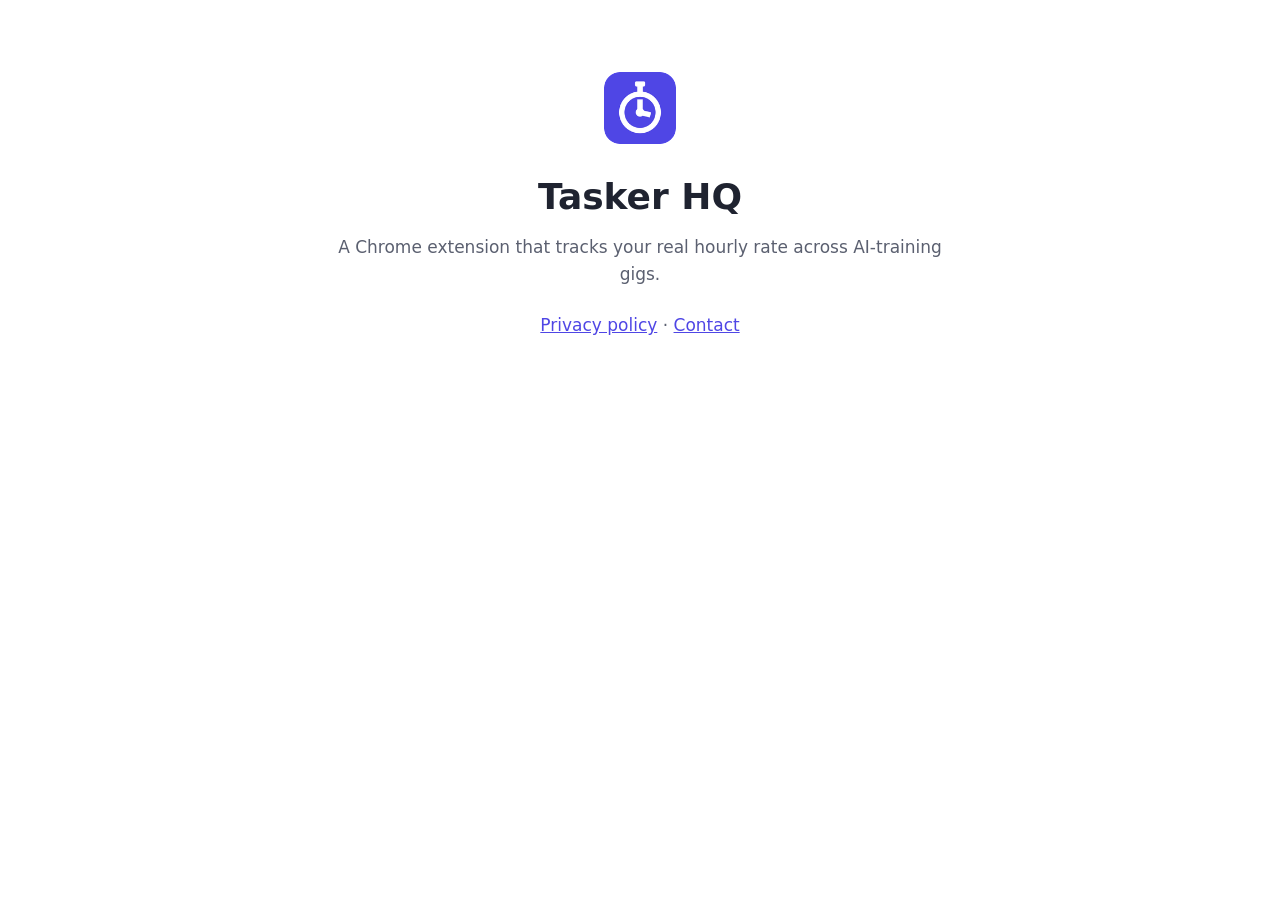
==== index.html @ d7910648 "Add Tasker HQ privacy policy and landing page Co-Authored-By: Claude Opus 5.5 <noreply@anthropic.com" ====
<!doctype html>
<html lang="en">
<head>
<meta charset="utf-8">
<meta name="viewport" content="width=device-width, initial-scale=1">
<title>Tasker HQ</title>
<meta name="description" content="Tasker HQ is a Chrome extension that tracks your real hourly rate across AI-training gigs.">
<link rel="icon" href="icon.png">
<style>
  :root { --bg: #ffffff; --text: #1f2330; --muted: #5b6070; --accent: #4f46e5; color-scheme: light; }
  @media (prefers-color-scheme: dark) {
    :root:not([data-theme="light"]) { --bg: #111117; --text: #e9e9f0; --muted: #a0a3b1; --accent: #8b93ff; color-scheme: dark; }
  }
  body { margin: 0; background: var(--bg); color: var(--text); font: 17px/1.6 system-ui, -apple-system, "Segoe UI", Roboto, sans-serif; }
  main { max-width: 640px; margin: 0 auto; padding: 72px 16px; text-align: center; }
  img { width: 72px; height: 72px; border-radius: 16px; }
  h1 { font-size: 36px; margin: 16px 0 8px; }
  p { color: var(--muted); margin: 0 0 24px; }
  a { color: var(--accent); }
</style>
</head>
<body>
<main>
  <img src="icon.png" alt="">
  <h1>Tasker HQ</h1>
  <p>A Chrome extension that tracks your real hourly rate across AI-training gigs.</p>
  <p><a href="privacy.html">Privacy policy</a> · <a href="mailto:migueldelagarza100@gmail.com">Contact</a></p>
</main>
</body>
</html>
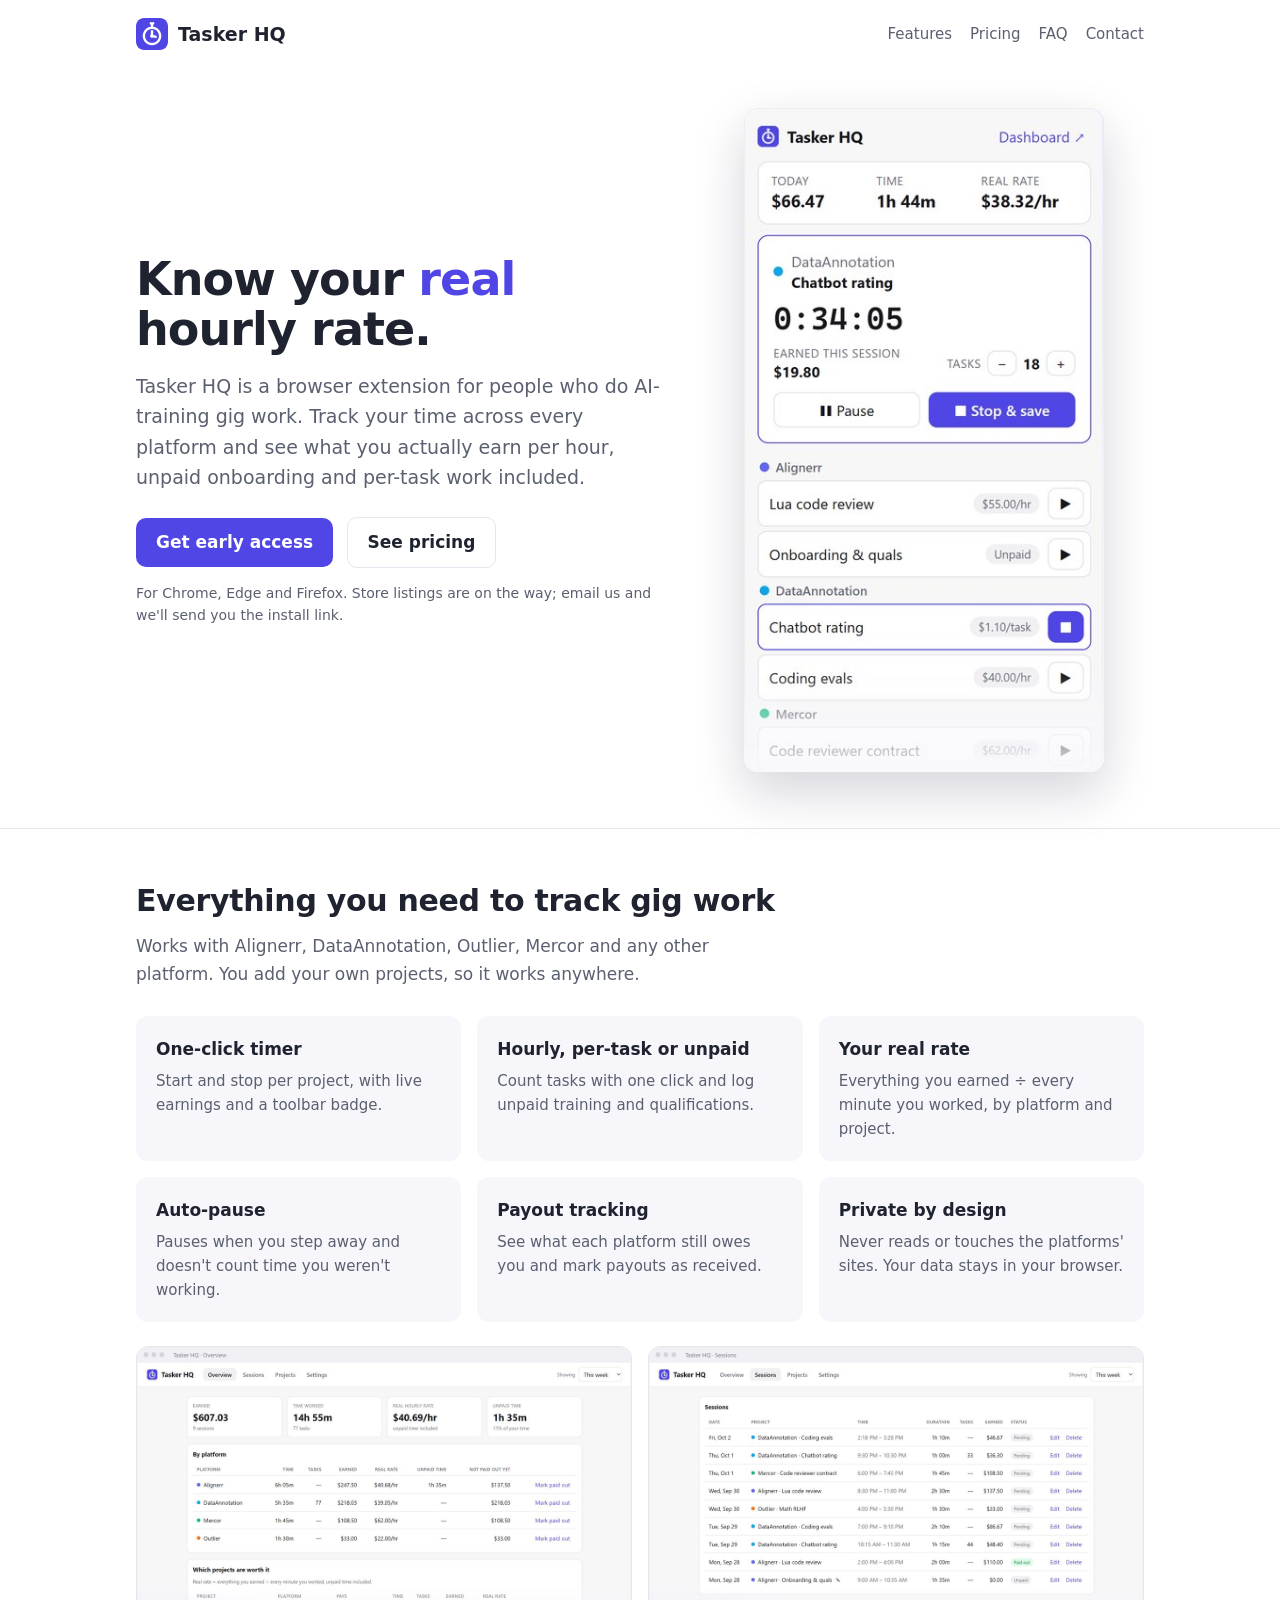
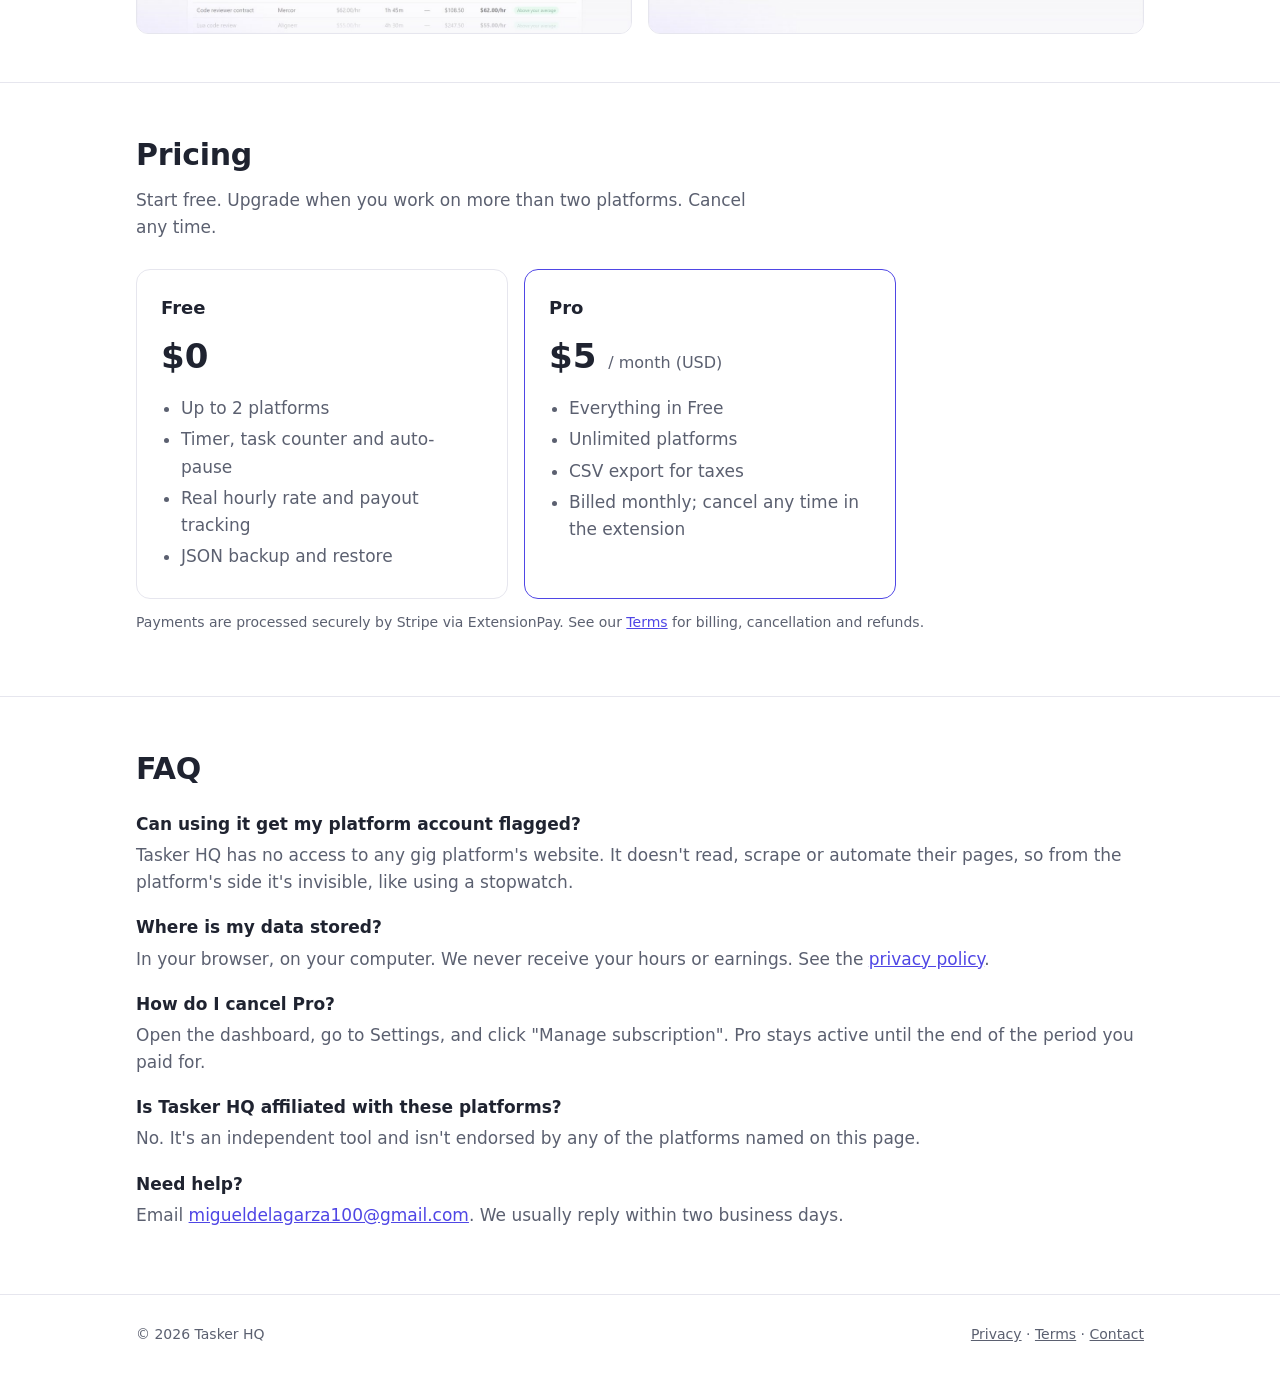
==== commit a141a889: "Turn the site into a full product page; add terms with billing, cancellation and refund policy Co-Au" ====
--- a/index.html
+++ b/index.html
@@ -4,27 +4,106 @@
 <meta charset="utf-8">
 <meta name="viewport" content="width=device-width, initial-scale=1">
 <title>Tasker HQ</title>
-<meta name="description" content="Tasker HQ is a Chrome extension that tracks your real hourly rate across AI-training gigs.">
+<meta name="description" content="Tasker HQ is a browser extension that tracks your time and real hourly rate across AI-training gig platforms. Free for 2 platforms; Pro is $5/month.">
 <link rel="icon" href="icon.png">
-<style>
-  :root { --bg: #ffffff; --text: #1f2330; --muted: #5b6070; --accent: #4f46e5; color-scheme: light; }
-  @media (prefers-color-scheme: dark) {
-    :root:not([data-theme="light"]) { --bg: #111117; --text: #e9e9f0; --muted: #a0a3b1; --accent: #8b93ff; color-scheme: dark; }
-  }
-  body { margin: 0; background: var(--bg); color: var(--text); font: 17px/1.6 system-ui, -apple-system, "Segoe UI", Roboto, sans-serif; }
-  main { max-width: 640px; margin: 0 auto; padding: 72px 16px; text-align: center; }
-  img { width: 72px; height: 72px; border-radius: 16px; }
-  h1 { font-size: 36px; margin: 16px 0 8px; }
-  p { color: var(--muted); margin: 0 0 24px; }
-  a { color: var(--accent); }
-</style>
+<link rel="stylesheet" href="site.css">
 </head>
 <body>
+<header class="wrap nav">
+  <a class="brand" href="./"><img src="icon.png" alt="">Tasker HQ</a>
+  <nav>
+    <a class="wide-only" href="#features">Features</a>
+    <a href="#pricing">Pricing</a>
+    <a class="wide-only" href="#faq">FAQ</a>
+    <a href="mailto:migueldelagarza100@gmail.com">Contact</a>
+  </nav>
+</header>
+
 <main>
-  <img src="icon.png" alt="">
-  <h1>Tasker HQ</h1>
-  <p>A Chrome extension that tracks your real hourly rate across AI-training gigs.</p>
-  <p><a href="privacy.html">Privacy policy</a> · <a href="mailto:migueldelagarza100@gmail.com">Contact</a></p>
+  <div class="wrap hero">
+    <div>
+      <h1>Know your <em>real</em> hourly rate.</h1>
+      <p>Tasker HQ is a browser extension for people who do AI-training gig work. Track your time across every platform and see what you actually earn per hour, unpaid onboarding and per-task work included.</p>
+      <a class="btn primary" href="mailto:migueldelagarza100@gmail.com?subject=Tasker%20HQ%20early%20access">Get early access</a>
+      <a class="btn ghost" href="#pricing">See pricing</a>
+      <p class="note">For Chrome, Edge and Firefox. Store listings are on the way; email us and we'll send you the install link.</p>
+    </div>
+    <img class="popup-shot" src="images/popup-ui.jpg" alt="The Tasker HQ popup with a timer running on a per-task project" width="382" height="705">
+  </div>
+
+  <section id="features">
+    <div class="wrap">
+      <h2>Everything you need to track gig work</h2>
+      <p class="lead">Works with Alignerr, DataAnnotation, Outlier, Mercor and any other platform. You add your own projects, so it works anywhere.</p>
+      <div class="features">
+        <div class="feature"><h3>One-click timer</h3><p>Start and stop per project, with live earnings and a toolbar badge.</p></div>
+        <div class="feature"><h3>Hourly, per-task or unpaid</h3><p>Count tasks with one click and log unpaid training and qualifications.</p></div>
+        <div class="feature"><h3>Your real rate</h3><p>Everything you earned ÷ every minute you worked, by platform and project.</p></div>
+        <div class="feature"><h3>Auto-pause</h3><p>Pauses when you step away and doesn't count time you weren't working.</p></div>
+        <div class="feature"><h3>Payout tracking</h3><p>See what each platform still owes you and mark payouts as received.</p></div>
+        <div class="feature"><h3>Private by design</h3><p>Never reads or touches the platforms' sites. Your data stays in your browser.</p></div>
+      </div>
+      <div class="shots" style="margin-top:24px">
+        <img src="images/dashboard.jpg" alt="Dashboard ranking projects by real hourly rate" width="1128" height="652" loading="lazy">
+        <img src="images/sessions.jpg" alt="Session history with payout status" width="1128" height="652" loading="lazy">
+      </div>
+    </div>
+  </section>
+
+  <section id="pricing">
+    <div class="wrap">
+      <h2>Pricing</h2>
+      <p class="lead">Start free. Upgrade when you work on more than two platforms. Cancel any time.</p>
+      <div class="pricing">
+        <div class="plan">
+          <h3>Free</h3>
+          <div class="price">$0</div>
+          <ul>
+            <li>Up to 2 platforms</li>
+            <li>Timer, task counter and auto-pause</li>
+            <li>Real hourly rate and payout tracking</li>
+            <li>JSON backup and restore</li>
+          </ul>
+        </div>
+        <div class="plan pro">
+          <h3>Pro</h3>
+          <div class="price">$5 <small>/ month (USD)</small></div>
+          <ul>
+            <li>Everything in Free</li>
+            <li>Unlimited platforms</li>
+            <li>CSV export for taxes</li>
+            <li>Billed monthly; cancel any time in the extension</li>
+          </ul>
+        </div>
+      </div>
+      <p class="note">Payments are processed securely by Stripe via ExtensionPay. See our <a href="terms.html">Terms</a> for billing, cancellation and refunds.</p>
+    </div>
+  </section>
+
+  <section id="faq">
+    <div class="wrap">
+      <h2>FAQ</h2>
+      <dl class="faq">
+        <dt>Can using it get my platform account flagged?</dt>
+        <dd>Tasker HQ has no access to any gig platform's website. It doesn't read, scrape or automate their pages, so from the platform's side it's invisible, like using a stopwatch.</dd>
+        <dt>Where is my data stored?</dt>
+        <dd>In your browser, on your computer. We never receive your hours or earnings. See the <a href="privacy.html">privacy policy</a>.</dd>
+        <dt>How do I cancel Pro?</dt>
+        <dd>Open the dashboard, go to Settings, and click "Manage subscription". Pro stays active until the end of the period you paid for.</dd>
+        <dt>Is Tasker HQ affiliated with these platforms?</dt>
+        <dd>No. It's an independent tool and isn't endorsed by any of the platforms named on this page.</dd>
+        <dt>Need help?</dt>
+        <dd>Email <a href="mailto:migueldelagarza100@gmail.com">migueldelagarza100@gmail.com</a>. We usually reply within two business days.</dd>
+      </dl>
+    </div>
+  </section>
 </main>
+
+<footer>
+  <div class="wrap">
+    <span>© 2026 Tasker HQ</span>
+    <span><a href="privacy.html">Privacy</a> · <a href="terms.html">Terms</a> · <a href="mailto:migueldelagarza100@gmail.com">Contact</a></span>
+  </div>
+</footer>
 </body>
 </html>
--- a/site.css
+++ b/site.css
@@ -0,0 +1,77 @@
+:root {
+  --bg: #ffffff; --surface: #f6f6fb; --text: #1f2330; --muted: #5b6070; --accent: #4f46e5;
+  --accent-text: #ffffff; --rule: #e6e6ee; --good: #15803d;
+  color-scheme: light;
+}
+@media (prefers-color-scheme: dark) {
+  :root:not([data-theme="light"]) {
+    --bg: #111117; --surface: #1a1a24; --text: #e9e9f0; --muted: #a0a3b1; --accent: #8b93ff;
+    --accent-text: #111117; --rule: #2a2a35; --good: #4ade80;
+    color-scheme: dark;
+  }
+}
+* { box-sizing: border-box; }
+body { margin: 0; background: var(--bg); color: var(--text); font: 17px/1.6 system-ui, -apple-system, "Segoe UI", Roboto, sans-serif; }
+a { color: var(--accent); }
+img { max-width: 100%; height: auto; display: block; }
+.wrap { max-width: 1040px; margin: 0 auto; padding: 0 16px; }
+
+.nav { display: flex; align-items: center; justify-content: space-between; padding: 18px 16px; }
+.brand { display: flex; align-items: center; gap: 10px; font-weight: 700; font-size: 19px; color: var(--text); text-decoration: none; }
+.brand img { width: 32px; height: 32px; border-radius: 8px; }
+.nav nav { display: flex; gap: 18px; font-size: 15px; }
+.nav nav a { color: var(--muted); text-decoration: none; }
+.nav nav a:hover { color: var(--text); }
+
+.hero { display: grid; grid-template-columns: 1.2fr 1fr; gap: 40px; align-items: center; padding: 40px 16px 56px; }
+.hero .popup-shot { width: min(100%, 360px); justify-self: center; }
+.hero h1 { font-size: 46px; line-height: 1.1; letter-spacing: -0.02em; margin: 0 0 16px; }
+.hero h1 em { font-style: normal; color: var(--accent); }
+.hero p { color: var(--muted); font-size: 19px; margin: 0 0 24px; }
+.hero img { border-radius: 14px; box-shadow: 0 20px 50px rgba(20, 20, 60, .18); }
+.btn { display: inline-block; padding: 11px 20px; border-radius: 10px; font-weight: 600; text-decoration: none; }
+.btn.primary { background: var(--accent); color: var(--accent-text); }
+.btn.ghost { border: 1px solid var(--rule); color: var(--text); margin-left: 8px; }
+.note { font-size: 14px; color: var(--muted); margin-top: 12px; }
+.hero .note { font-size: 14px; margin: 14px 0 0; }
+
+section { padding: 48px 0; border-top: 1px solid var(--rule); }
+h2 { font-size: 30px; letter-spacing: -0.01em; margin: 0 0 8px; }
+.lead { color: var(--muted); margin: 0 0 28px; max-width: 640px; }
+.features { display: grid; grid-template-columns: repeat(3, 1fr); gap: 16px; }
+.feature { background: var(--surface); border-radius: 12px; padding: 20px; }
+.feature h3 { margin: 0 0 6px; font-size: 17px; }
+.feature p { margin: 0; color: var(--muted); font-size: 15px; }
+.shots { display: grid; grid-template-columns: 1fr 1fr; gap: 16px; }
+.shots img { border-radius: 12px; border: 1px solid var(--rule); }
+
+.pricing { display: grid; grid-template-columns: 1fr 1fr; gap: 16px; max-width: 760px; }
+.plan { border: 1px solid var(--rule); border-radius: 14px; padding: 24px; }
+.plan.pro { border-color: var(--accent); }
+.plan h3 { margin: 0; font-size: 18px; }
+.price { font-size: 34px; font-weight: 800; margin: 6px 0 12px; }
+.price small { font-size: 16px; font-weight: 500; color: var(--muted); }
+.plan ul { margin: 0; padding-left: 20px; color: var(--muted); }
+.plan li { margin: 4px 0; }
+
+.faq dt { font-weight: 700; margin-top: 18px; }
+.faq dd { margin: 4px 0 0; color: var(--muted); }
+
+footer { border-top: 1px solid var(--rule); padding: 28px 0 48px; color: var(--muted); font-size: 14px; }
+footer .wrap { display: flex; justify-content: space-between; gap: 16px; flex-wrap: wrap; }
+footer a { color: var(--muted); }
+
+/* Long-form legal pages */
+.doc { max-width: 720px; padding-top: 24px; padding-bottom: 64px; }
+.doc h1 { font-size: 34px; margin: 0 0 4px; }
+.doc h2 { font-size: 21px; margin: 32px 0 6px; }
+.doc .meta { color: var(--muted); margin: 0 0 24px; }
+
+@media (max-width: 760px) {
+  .hero { grid-template-columns: 1fr; padding-top: 16px; }
+  .hero h1 { font-size: 36px; }
+  .features, .shots, .pricing { grid-template-columns: 1fr; }
+  .nav nav { gap: 12px; }
+  .nav .wide-only { display: none; }
+  .btn.ghost { margin-left: 4px; }
+}
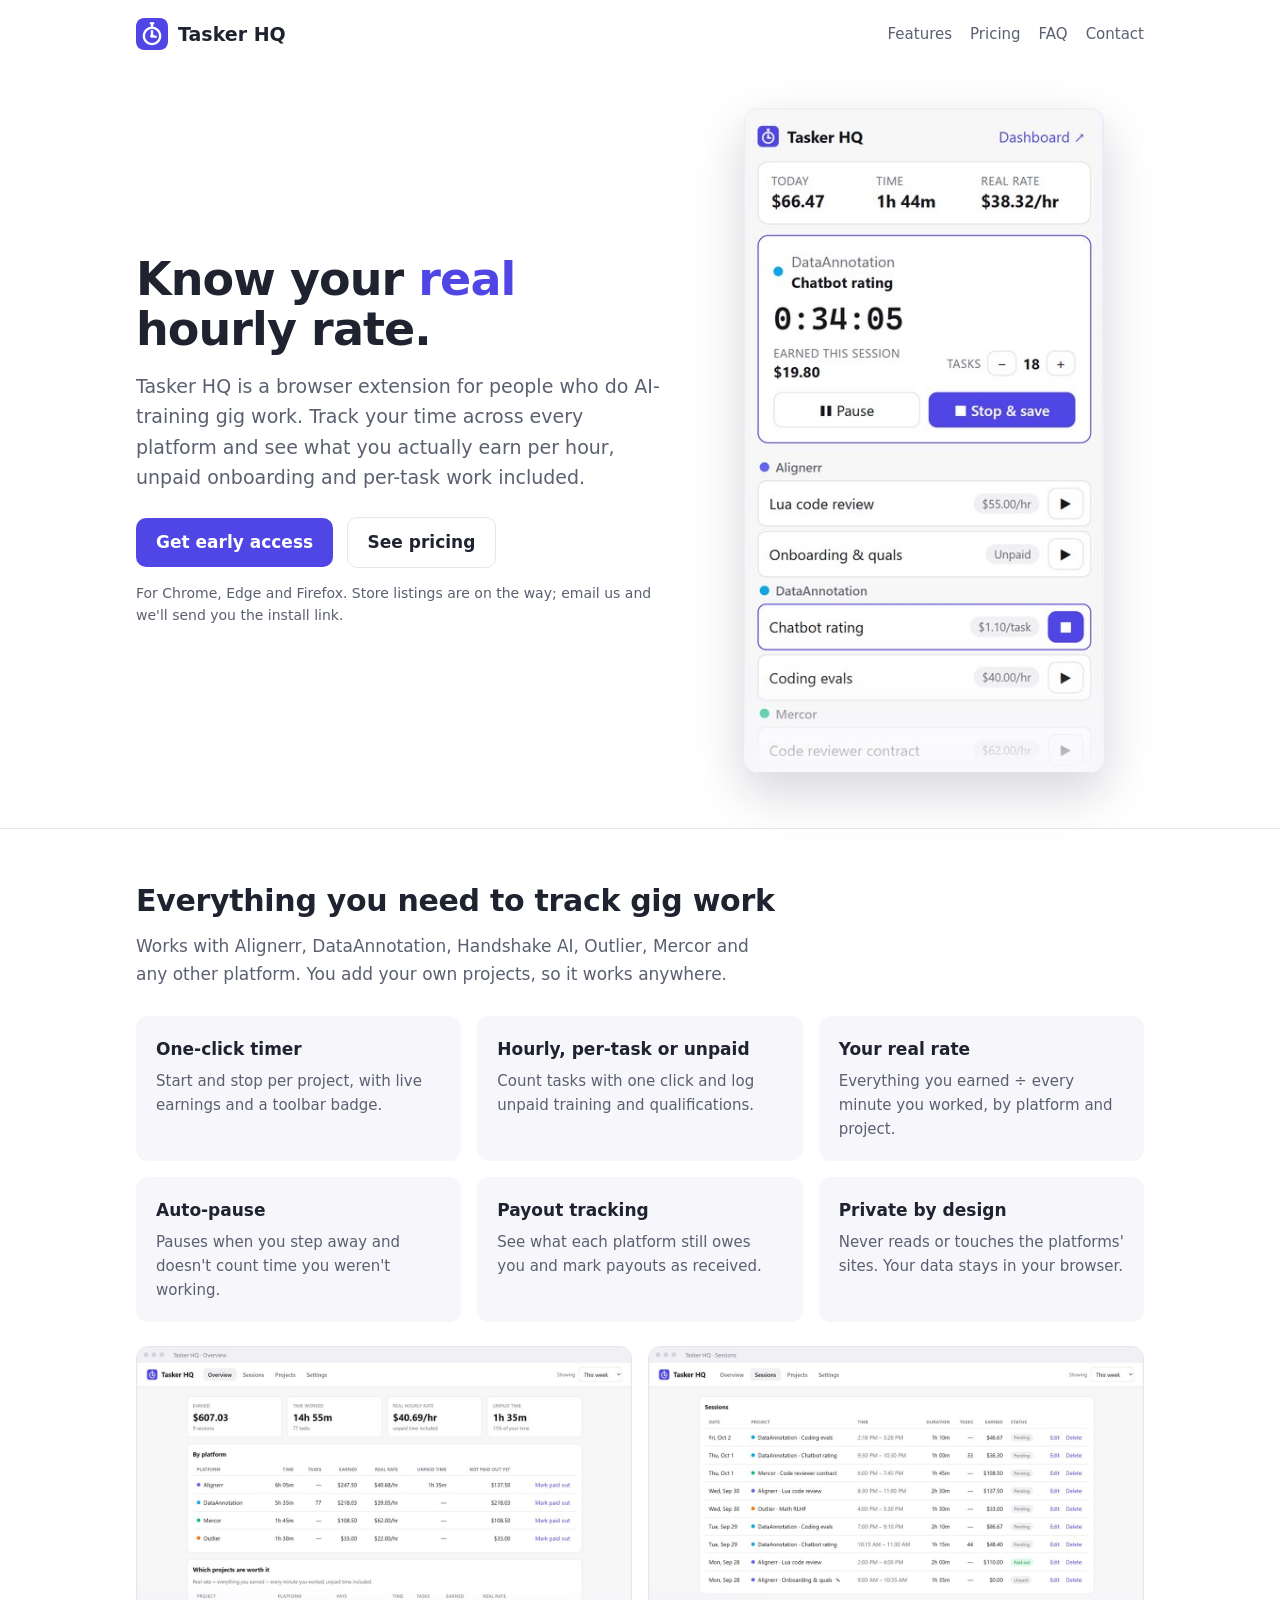
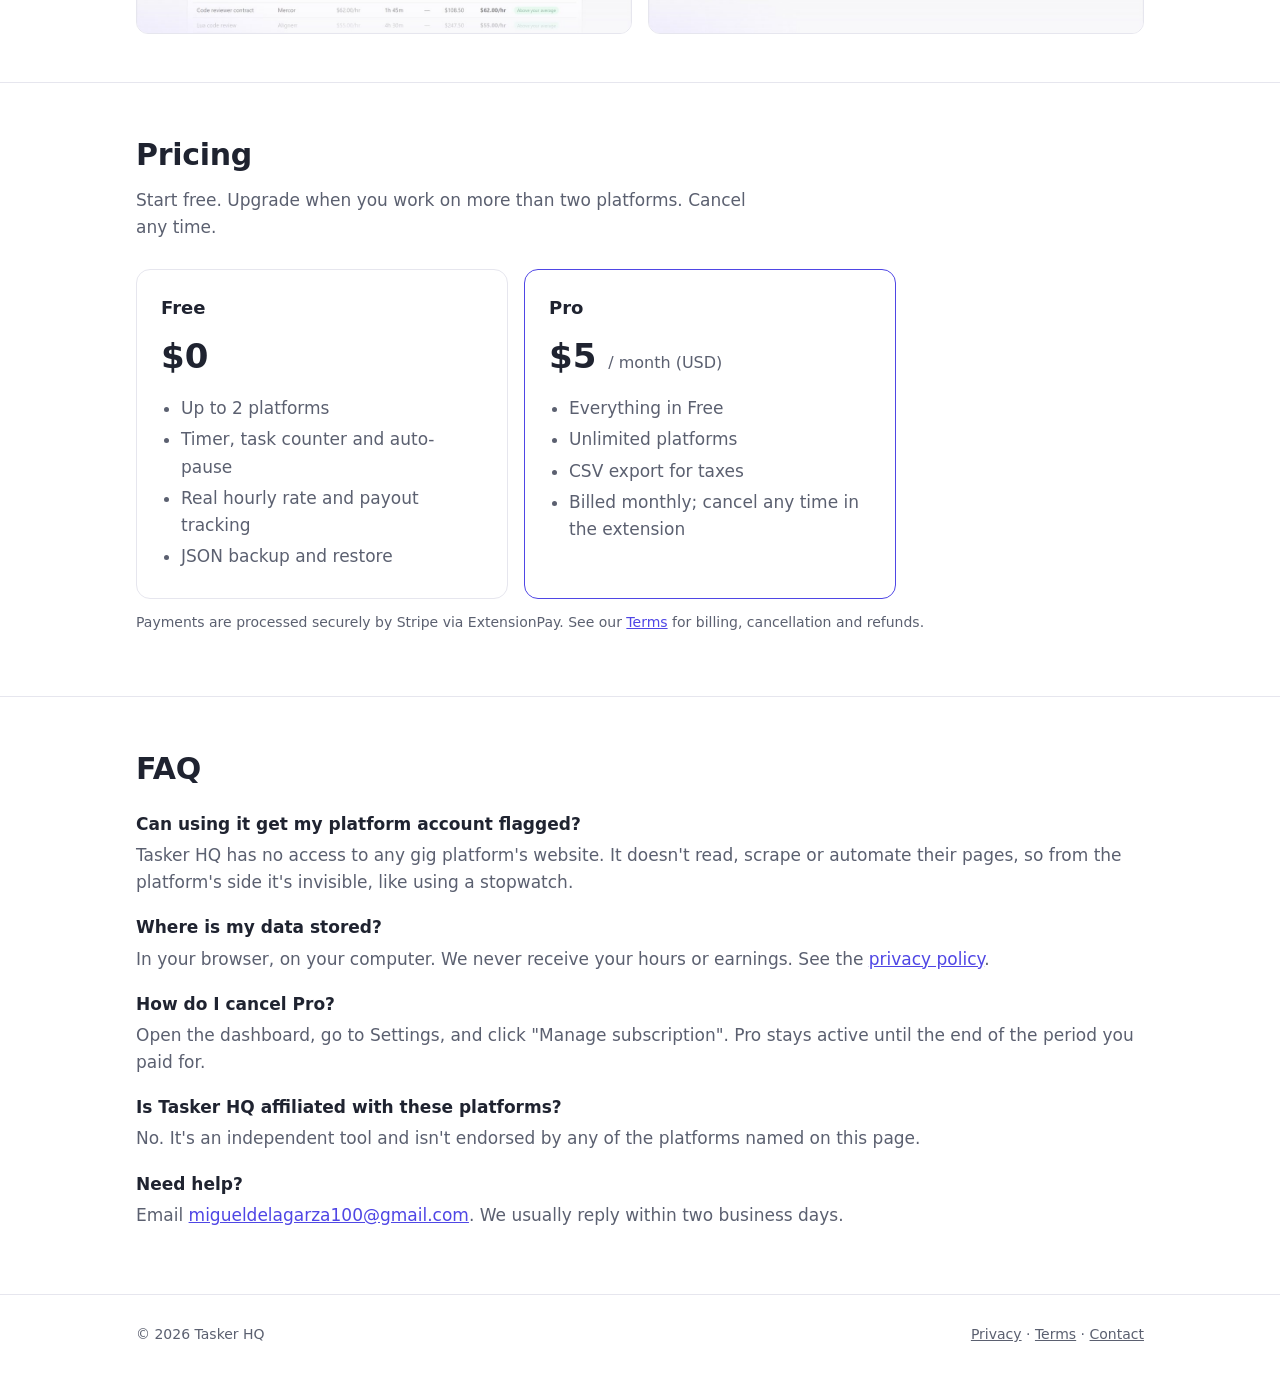
==== commit 22a03ed9: "Mention Handshake AI among supported platforms Co-Authored-By: Claude Opus 5.5 <noreply@anthropic.co" ====
--- a/index.html
+++ b/index.html
@@ -34,7 +34,7 @@
   <section id="features">
     <div class="wrap">
       <h2>Everything you need to track gig work</h2>
-      <p class="lead">Works with Alignerr, DataAnnotation, Outlier, Mercor and any other platform. You add your own projects, so it works anywhere.</p>
+      <p class="lead">Works with Alignerr, DataAnnotation, Handshake AI, Outlier, Mercor and any other platform. You add your own projects, so it works anywhere.</p>
       <div class="features">
         <div class="feature"><h3>One-click timer</h3><p>Start and stop per project, with live earnings and a toolbar badge.</p></div>
         <div class="feature"><h3>Hourly, per-task or unpaid</h3><p>Count tasks with one click and log unpaid training and qualifications.</p></div>
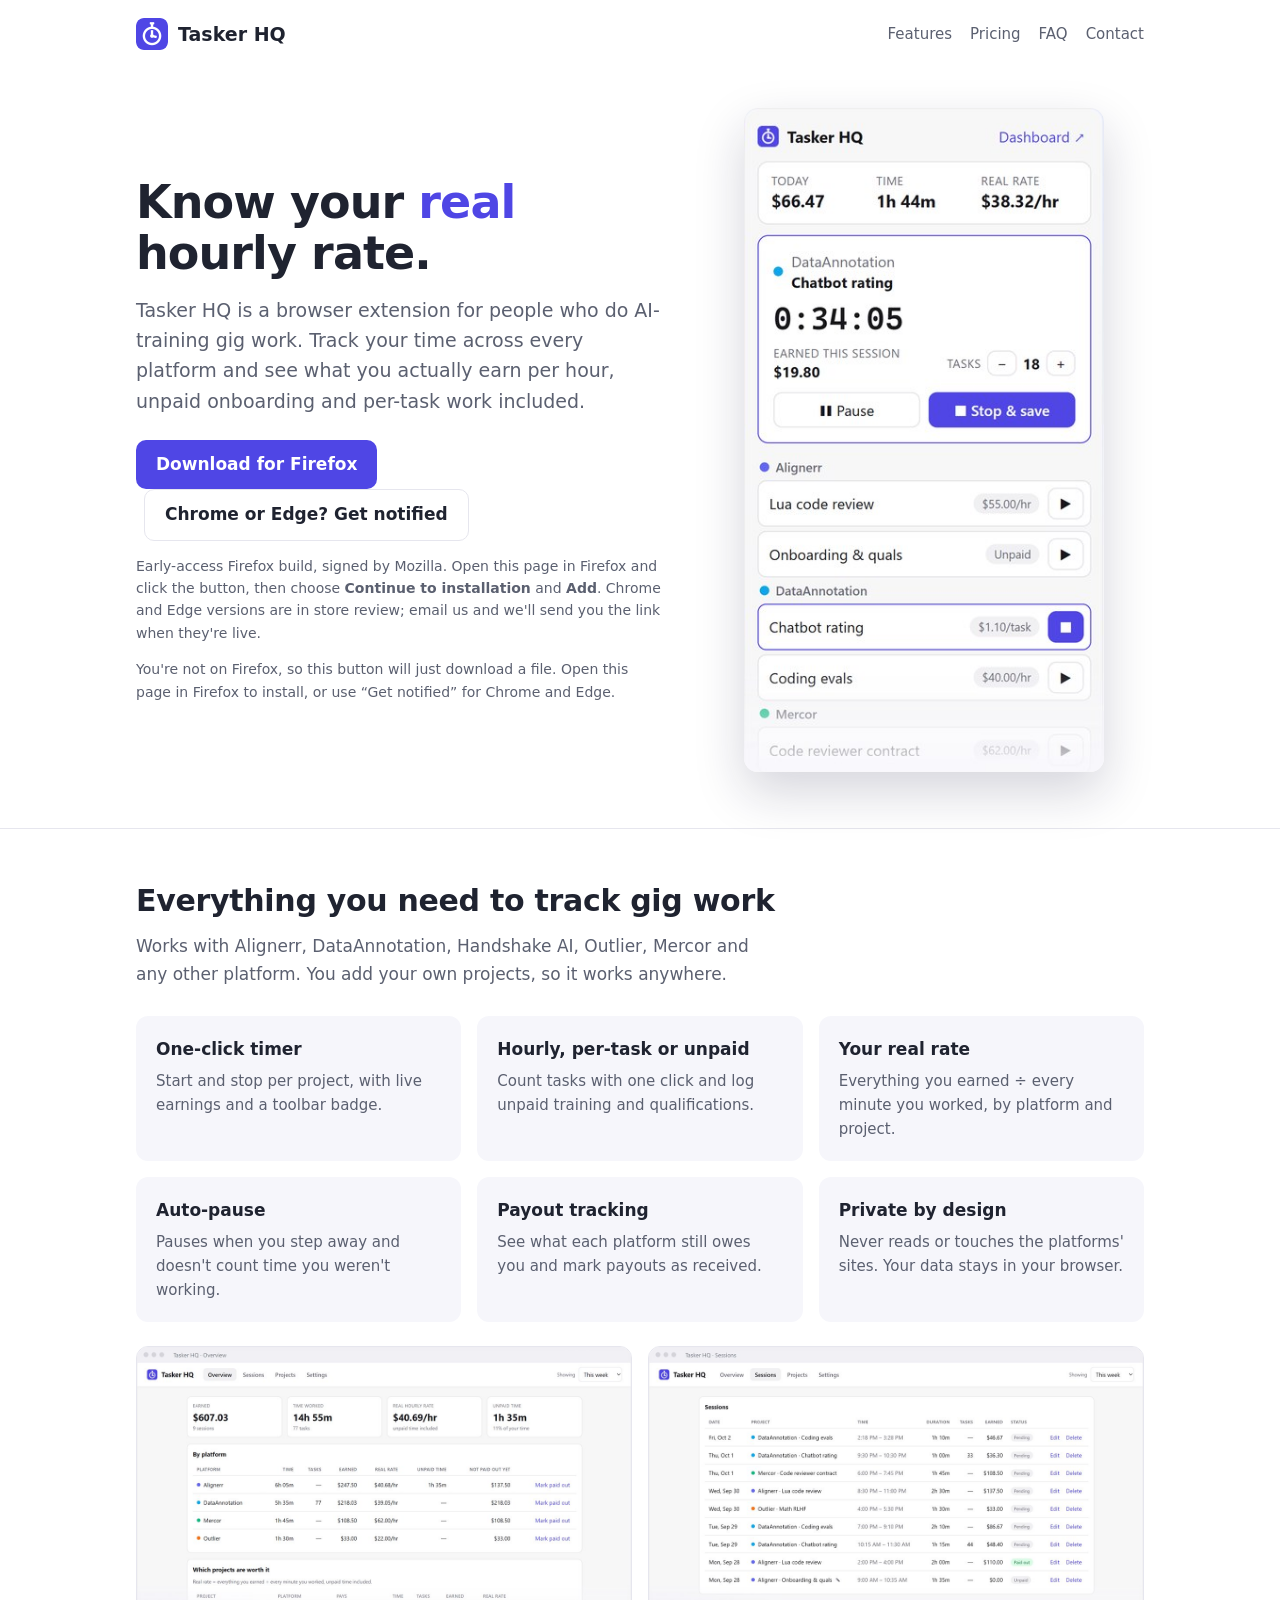
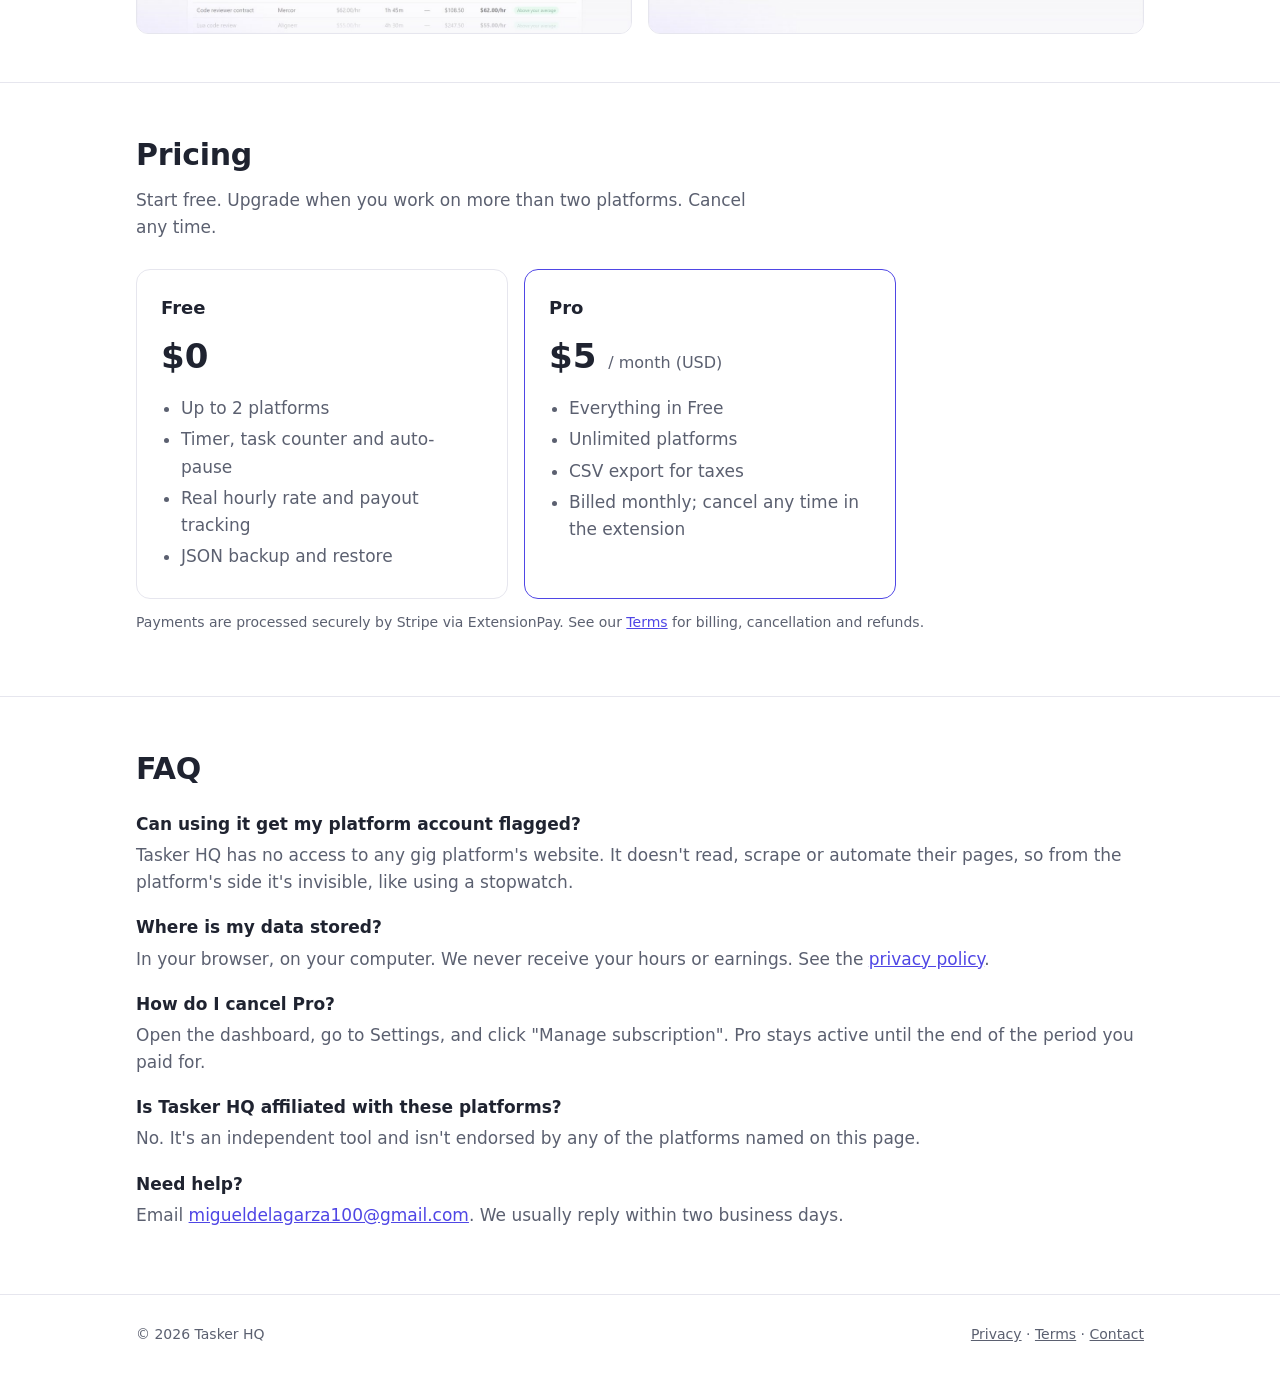
==== commit 30c6e2c5: "Add Firefox early-access download (Mozilla-signed 0.2.1) Co-Authored-By: Claude Opus 5.5 <noreply@an" ====
--- a/index.html
+++ b/index.html
@@ -24,9 +24,10 @@
     <div>
       <h1>Know your <em>real</em> hourly rate.</h1>
       <p>Tasker HQ is a browser extension for people who do AI-training gig work. Track your time across every platform and see what you actually earn per hour, unpaid onboarding and per-task work included.</p>
-      <a class="btn primary" href="mailto:migueldelagarza100@gmail.com?subject=Tasker%20HQ%20early%20access">Get early access</a>
-      <a class="btn ghost" href="#pricing">See pricing</a>
-      <p class="note">For Chrome, Edge and Firefox. Store listings are on the way; email us and we'll send you the install link.</p>
+      <a class="btn primary" href="download/tasker-hq-0.2.1.xpi" id="firefox-download">Download for Firefox</a>
+      <a class="btn ghost" href="mailto:migueldelagarza100@gmail.com?subject=Tasker%20HQ%20early%20access%20(Chrome%2FEdge)">Chrome or Edge? Get notified</a>
+      <p class="note">Early-access Firefox build, signed by Mozilla. Open this page in Firefox and click the button, then choose <strong>Continue to installation</strong> and <strong>Add</strong>. Chrome and Edge versions are in store review; email us and we'll send you the link when they're live.</p>
+      <p class="note" id="not-firefox" hidden>You're not on Firefox, so this button will just download a file. Open this page in Firefox to install, or use “Get notified” for Chrome and Edge.</p>
     </div>
     <img class="popup-shot" src="images/popup-ui.jpg" alt="The Tasker HQ popup with a timer running on a per-task project" width="382" height="705">
   </div>
@@ -105,5 +106,8 @@
     <span><a href="privacy.html">Privacy</a> · <a href="terms.html">Terms</a> · <a href="mailto:migueldelagarza100@gmail.com">Contact</a></span>
   </div>
 </footer>
+<script>
+  if (!/Firefox\//.test(navigator.userAgent)) document.getElementById('not-firefox').hidden = false;
+</script>
 </body>
 </html>
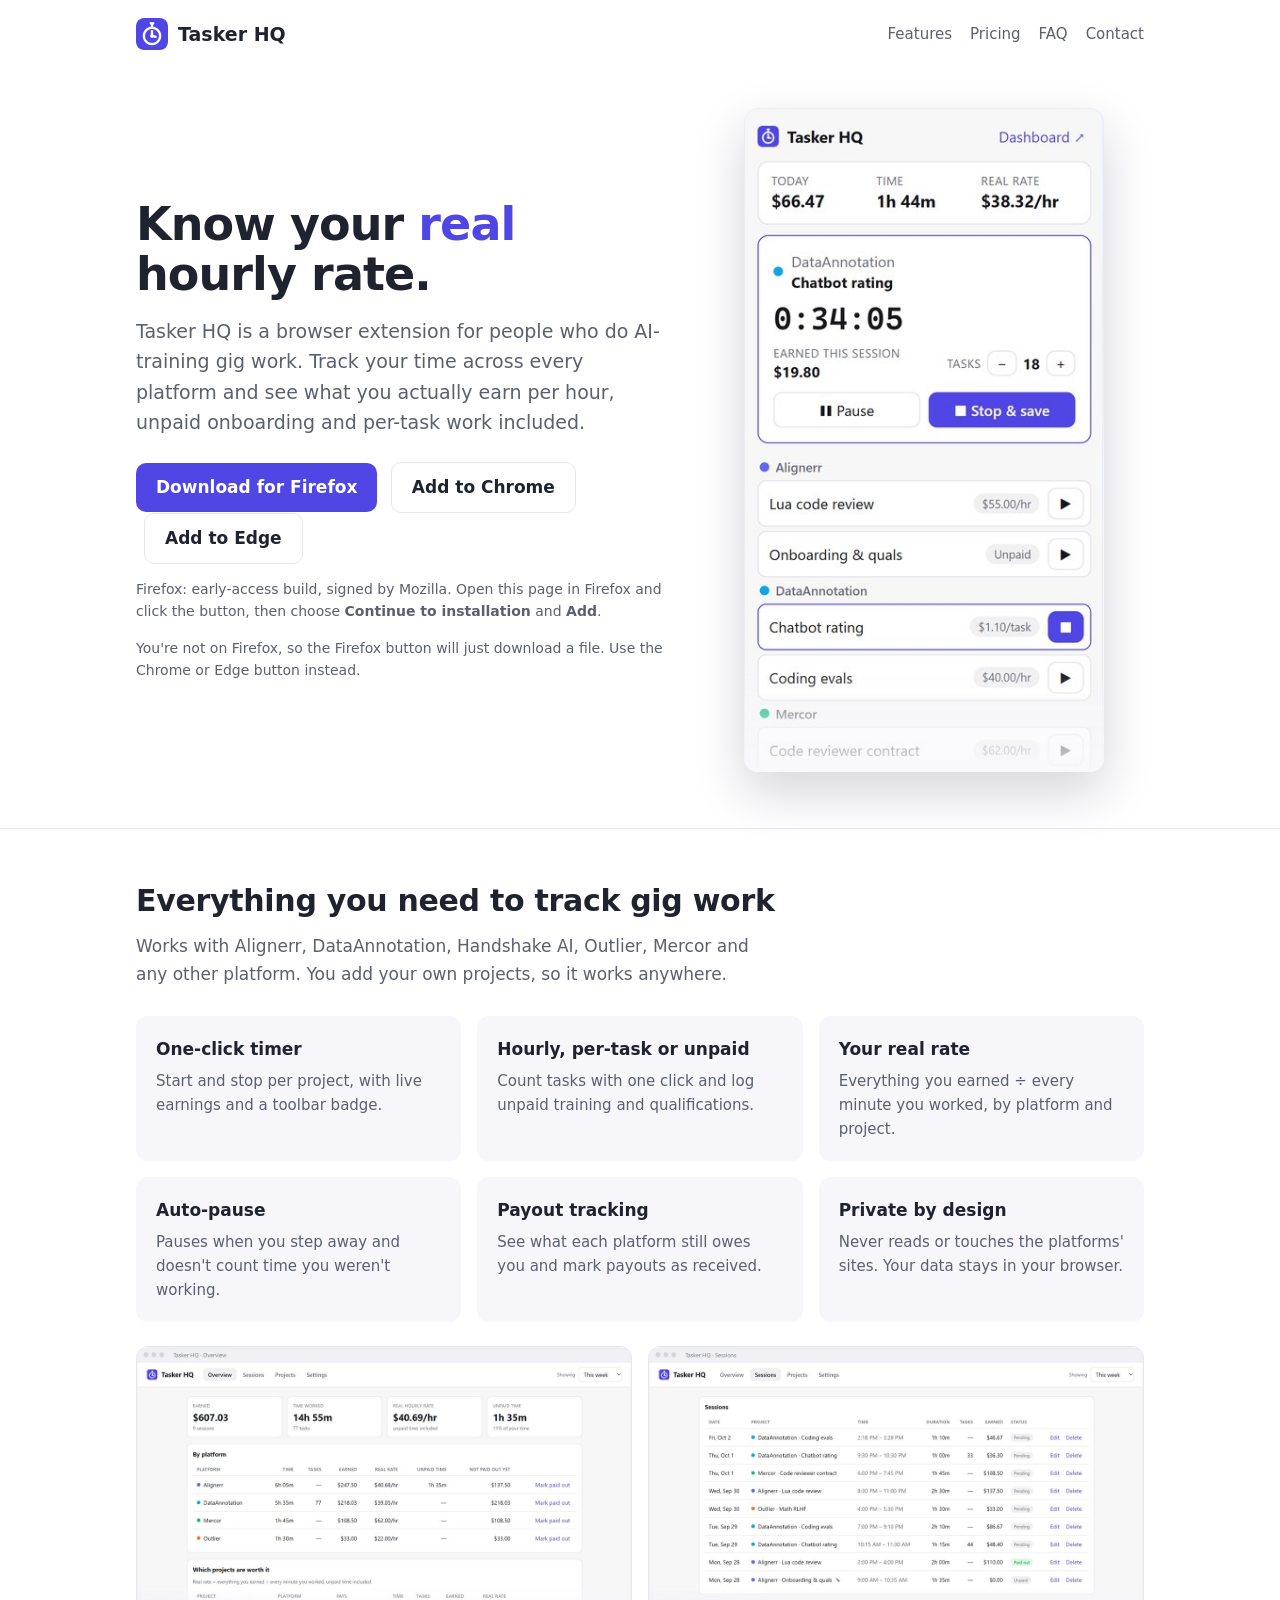
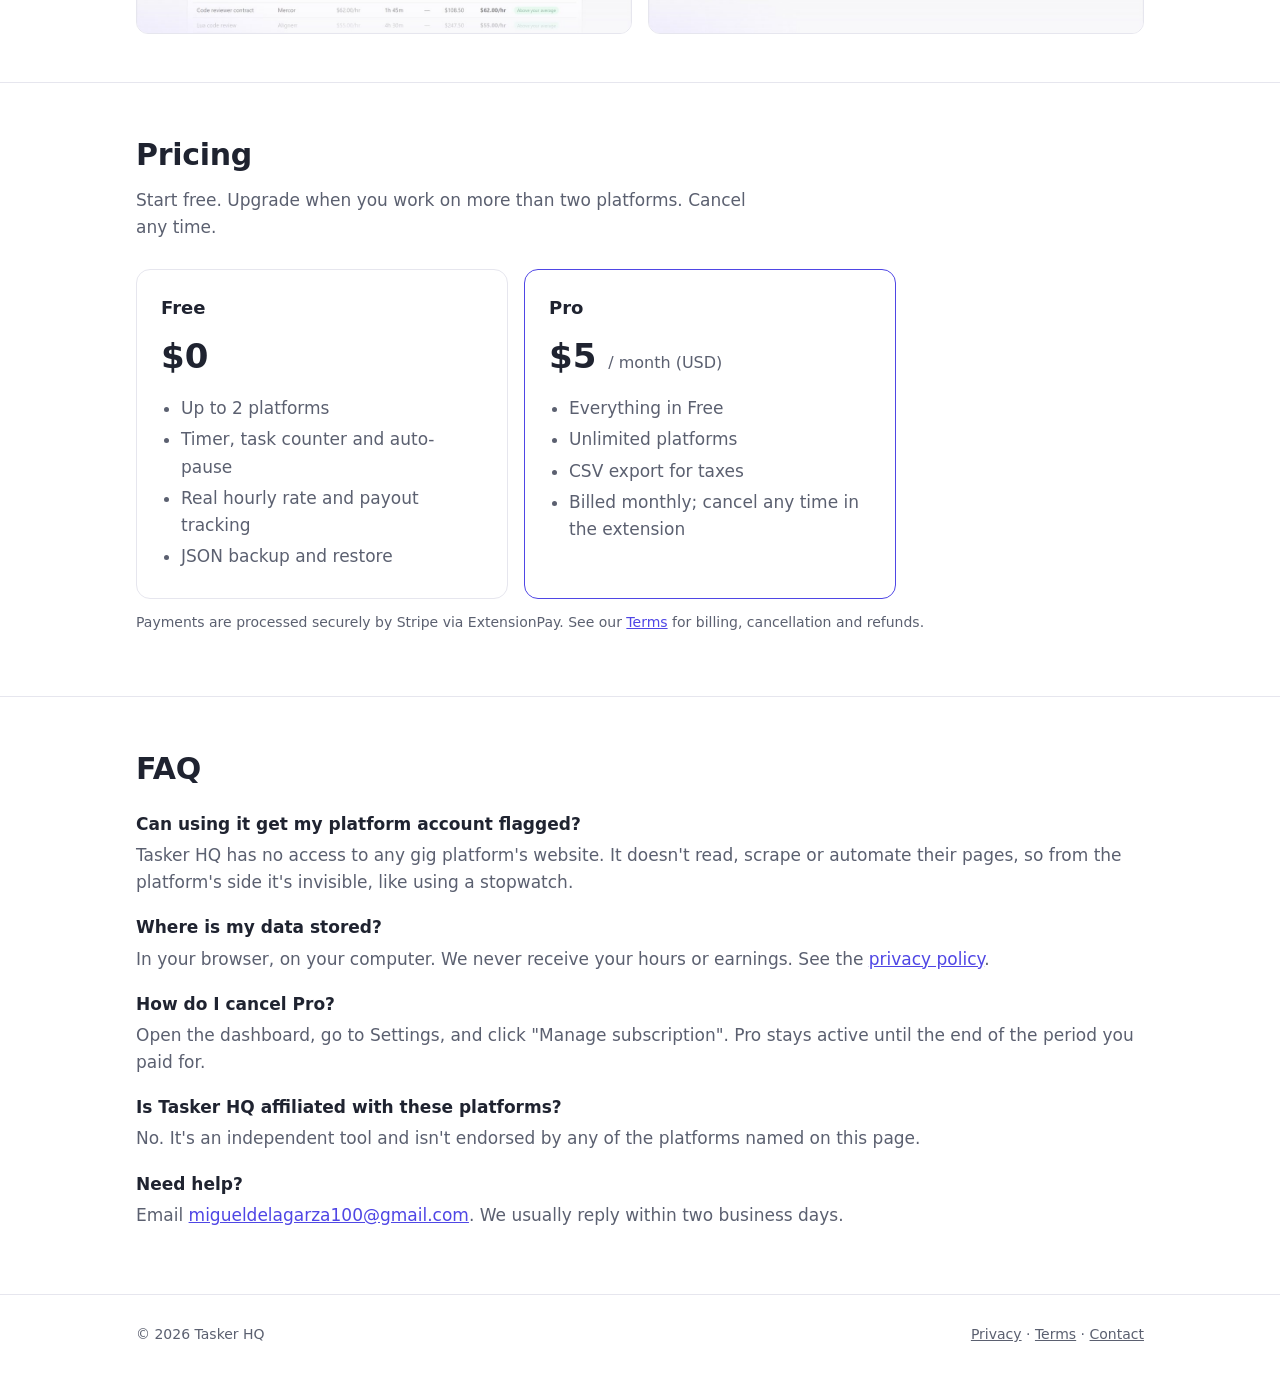
==== commit c9da8186: "Link Chrome Web Store and Edge Add-ons listings Co-Authored-By: Claude Opus 5.5 <noreply@anthropic.c" ====
--- a/index.html
+++ b/index.html
@@ -25,9 +25,10 @@
       <h1>Know your <em>real</em> hourly rate.</h1>
       <p>Tasker HQ is a browser extension for people who do AI-training gig work. Track your time across every platform and see what you actually earn per hour, unpaid onboarding and per-task work included.</p>
       <a class="btn primary" href="download/tasker-hq-0.2.1.xpi" id="firefox-download">Download for Firefox</a>
-      <a class="btn ghost" href="mailto:migueldelagarza100@gmail.com?subject=Tasker%20HQ%20early%20access%20(Chrome%2FEdge)">Chrome or Edge? Get notified</a>
-      <p class="note">Early-access Firefox build, signed by Mozilla. Open this page in Firefox and click the button, then choose <strong>Continue to installation</strong> and <strong>Add</strong>. Chrome and Edge versions are in store review; email us and we'll send you the link when they're live.</p>
-      <p class="note" id="not-firefox" hidden>You're not on Firefox, so this button will just download a file. Open this page in Firefox to install, or use “Get notified” for Chrome and Edge.</p>
+      <a class="btn ghost" href="https://chromewebstore.google.com/detail/kpbifjnjhkhnpekfeennogckhpglfkpg">Add to Chrome</a>
+      <a class="btn ghost" href="https://microsoftedge.microsoft.com/addons/detail/idcmkdabbgncpgboiajnohilojmdnoie">Add to Edge</a>
+      <p class="note">Firefox: early-access build, signed by Mozilla. Open this page in Firefox and click the button, then choose <strong>Continue to installation</strong> and <strong>Add</strong>.</p>
+      <p class="note" id="not-firefox" hidden>You're not on Firefox, so the Firefox button will just download a file. Use the Chrome or Edge button instead.</p>
     </div>
     <img class="popup-shot" src="images/popup-ui.jpg" alt="The Tasker HQ popup with a timer running on a per-task project" width="382" height="705">
   </div>
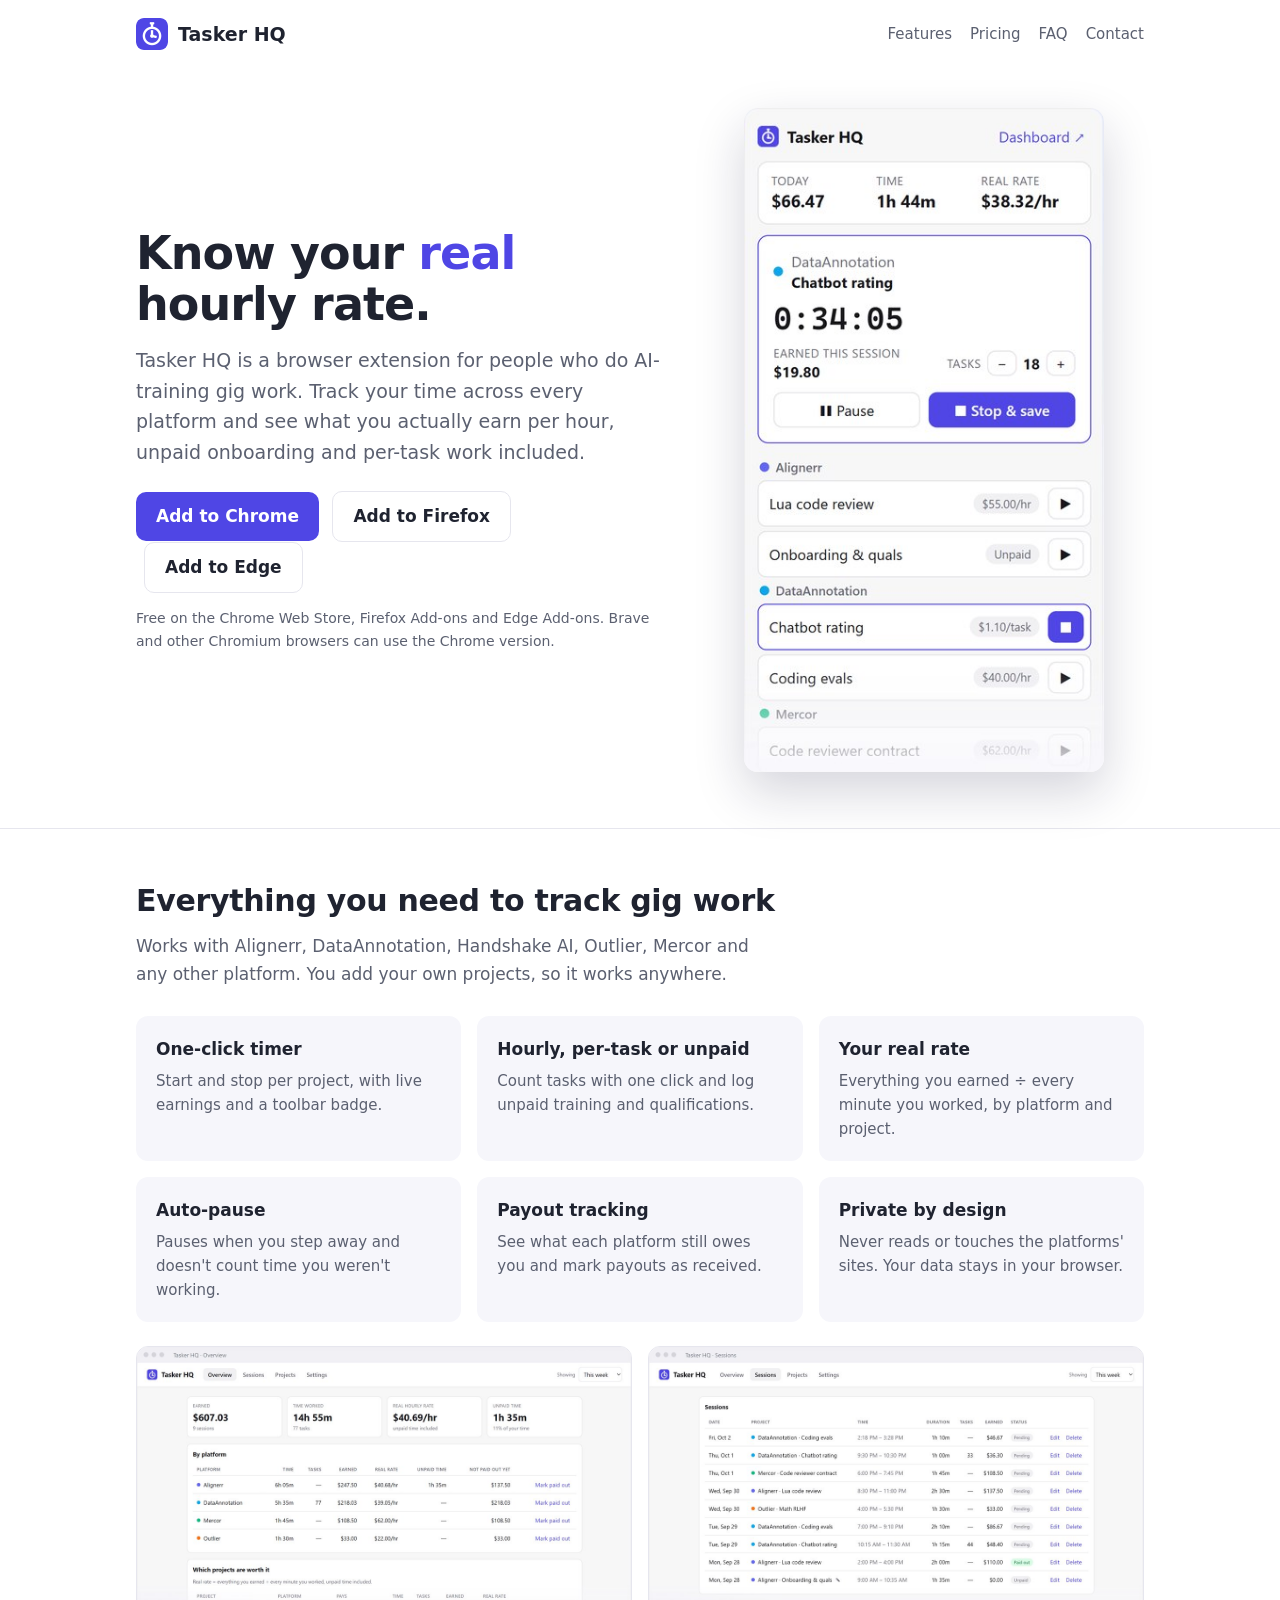
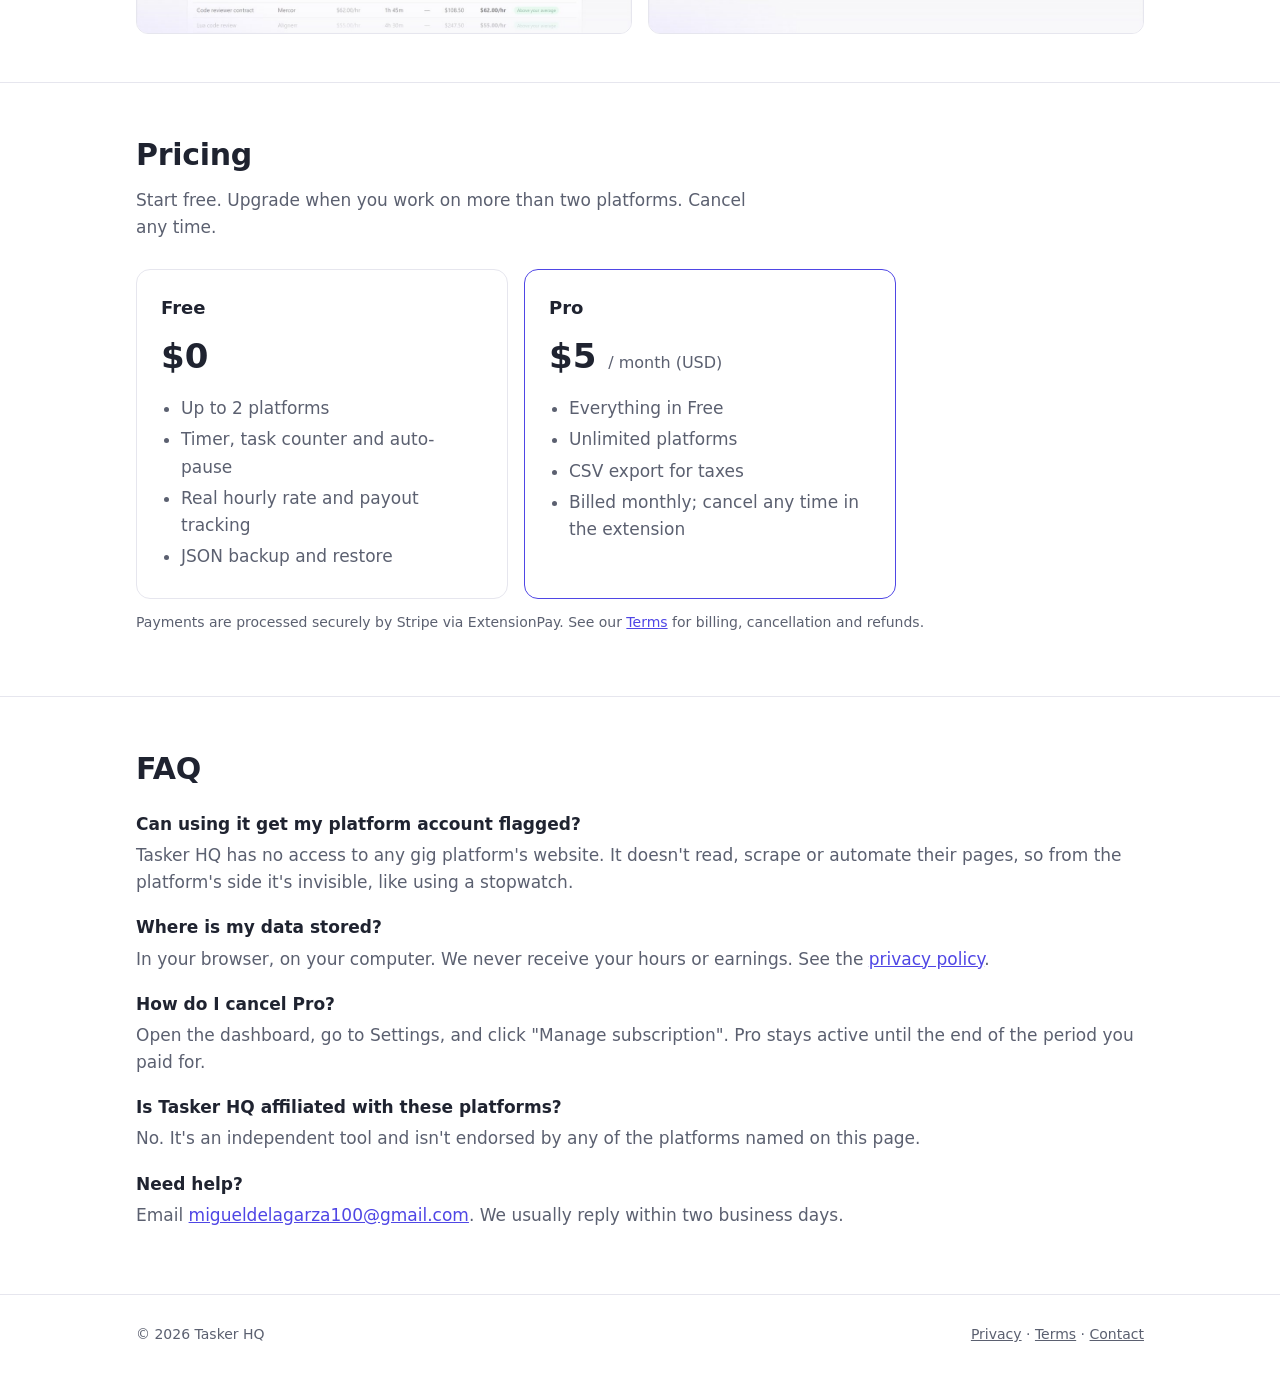
==== commit 46286c5d: "Link Firefox Add-ons listing; drop self-hosted xpi Tasker HQ is now live on AMO, so the Firefox butt" ====
--- a/index.html
+++ b/index.html
@@ -24,11 +24,10 @@
     <div>
       <h1>Know your <em>real</em> hourly rate.</h1>
       <p>Tasker HQ is a browser extension for people who do AI-training gig work. Track your time across every platform and see what you actually earn per hour, unpaid onboarding and per-task work included.</p>
-      <a class="btn primary" href="download/tasker-hq-0.2.1.xpi" id="firefox-download">Download for Firefox</a>
-      <a class="btn ghost" href="https://chromewebstore.google.com/detail/kpbifjnjhkhnpekfeennogckhpglfkpg">Add to Chrome</a>
-      <a class="btn ghost" href="https://microsoftedge.microsoft.com/addons/detail/idcmkdabbgncpgboiajnohilojmdnoie">Add to Edge</a>
-      <p class="note">Firefox: early-access build, signed by Mozilla. Open this page in Firefox and click the button, then choose <strong>Continue to installation</strong> and <strong>Add</strong>.</p>
-      <p class="note" id="not-firefox" hidden>You're not on Firefox, so the Firefox button will just download a file. Use the Chrome or Edge button instead.</p>
+      <a class="btn primary" href="https://chromewebstore.google.com/detail/kpbifjnjhkhnpekfeennogckhpglfkpg" data-browser="chrome">Add to Chrome</a>
+      <a class="btn ghost" href="https://addons.mozilla.org/firefox/addon/tasker-hq/" data-browser="firefox">Add to Firefox</a>
+      <a class="btn ghost" href="https://microsoftedge.microsoft.com/addons/detail/idcmkdabbgncpgboiajnohilojmdnoie" data-browser="edge">Add to Edge</a>
+      <p class="note">Free on the Chrome Web Store, Firefox Add-ons and Edge Add-ons. Brave and other Chromium browsers can use the Chrome version.</p>
     </div>
     <img class="popup-shot" src="images/popup-ui.jpg" alt="The Tasker HQ popup with a timer running on a per-task project" width="382" height="705">
   </div>
@@ -108,7 +107,16 @@
   </div>
 </footer>
 <script>
-  if (!/Firefox\//.test(navigator.userAgent)) document.getElementById('not-firefox').hidden = false;
+  // Highlight the button for the visitor's browser.
+  (function () {
+    var ua = navigator.userAgent;
+    var b = /Firefox\//.test(ua) ? 'firefox' : /Edg\//.test(ua) ? 'edge' : 'chrome';
+    document.querySelectorAll('[data-browser]').forEach(function (a) {
+      var match = a.dataset.browser === b;
+      a.classList.toggle('primary', match);
+      a.classList.toggle('ghost', !match);
+    });
+  })();
 </script>
 </body>
 </html>
